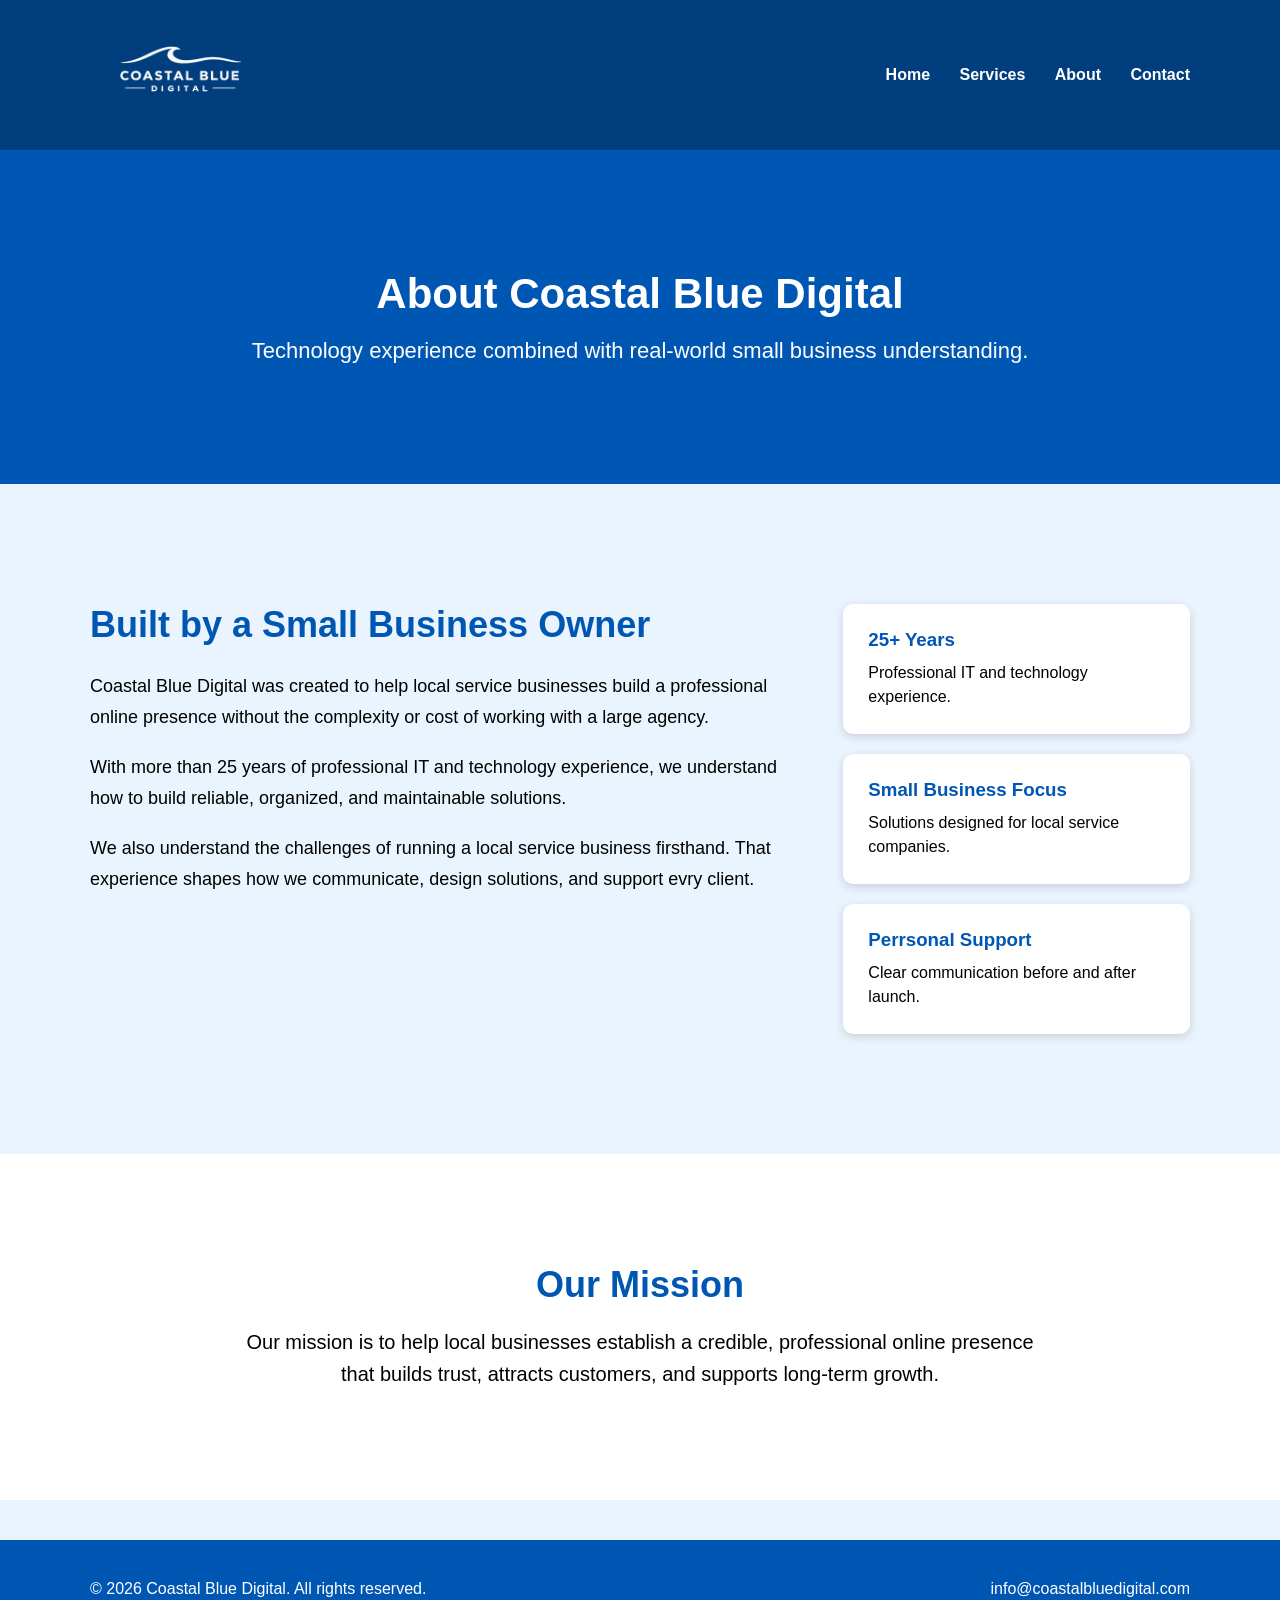
==== website/about.html @ 6eb0d64e "Complete About page and update project documentation" ====
<!DOCTYPE html>
<html lang="en">
<head>
    <meta charset="UTF-8">
    <meta name="viewport"content="width=device-width, initial-scale=1.0">
    <title>Coastal Blue Digital</title>

    <link rel="stylesheet" href="css/style.css">
    
</head>

<body>

<!-- Navigation -->
<nav class="navbar">

    <div class="nav-container">
        
        <div class="brand">
            <img src="images/logo-final.png"
                alt="Coastal Blue Digital Logo">
        </div>

    <div class="nav-links">
        <a href="index.html">Home</a>
        <a href="index.html#services">Services</a>
        <a href="about.html">About</a>
        <a href="index.html#contact">Contact</a>
    </div>

    </div> <!-- .nav-container -->

</nav> <!-- .navbar -->

<!-- About Page -->
 <main class="about-page">

    <section class="about-hero">
        <div class="container">
            <h1>About Coastal Blue Digital</h1>

            <p>
                Technology experience combined with real-world small business understanding.
            </p>
        </div> <!-- .container -->
    </section> <!-- .about-hero -->

    <section class="about-story">
        <div class="container about-story-container">

            <div class="about-story-content">
                <h2>Built by a Small Business Owner</h2>

                <p>
                    Coastal Blue Digital was created to help local service businesses
                    build a professional online presence without the complexity or
                    cost of working with a large agency.
                </p>

                <p>
                    With more than 25 years of professional IT and technology
                    experience, we understand how to build reliable, organized, and
                    maintainable solutions.
                </p>

                <p>
                    We also understand the challenges of running a local service
                    business firsthand. That experience shapes how we communicate,
                    design solutions, and support evry client.
                </p>
            </div>

            <div class="about-highlights">
                <div class="about-highlight">
                    <h3>25+ Years</h3>
                    <p>Professional IT and technology experience.</p>
                </div>

                <div class="about-highlight">
                    <h3>Small Business Focus</h3>
                    <p>Solutions designed for local service companies.</p>
                </div>

                <div class="about-highlight">
                    <h3>Perrsonal Support</h3>
                    <p>Clear communication before and after launch.</p>
                </div>
            </div>

        </div> <!-- .about-story-container -->
    </section> <!-- .about-story -->

    <section class="about-mission">
        <div class="container">
            <h2>Our Mission</h2>

            <p>
                Our mission is to help local businesses establish a credible,
                professional online presence that builds trust, attracts customers,
                and supports long-term growth.
            </p>
        </div> <!-- .container -->
    </section> <!-- .about-mission -->

 </main> <!-- .about-page -->


 <!-- Footer -->
    <footer class="footer">

        <div class="footer-container">

            <p>
                &copy; 2026 Coastal Blue Digital. All rights reserved.
            </p>

            <p>
                <a href="mailto:info@coastalbluedigital.com">
                    info@coastalbluedigital.com
                </a>
            </p>
        </div> <!-- .footer-container -->
    </footer> <!-- .footer -->
</body>
</html>
---- website/css/style.css ----
/*=====================
  Global Styles
====================*/

body {
    margin: 0;
    background-color: #EAF4FF;
    font-family: Arial, Helvetica, sans-serif;
}

h1 {
    color: #0056B3;
    text-align: center;
    font-size: 42px;
    margin: 0 0 30px;
}

.container {

    max-width: 1100px;
    margin: 0 auto;
    padding: 40px;

}

/*======================
  Navigation
  =================*/

.navbar {
    background-color: #003E7E;
    padding: 15px 0;
}

.nav-container {
    max-width: 1100px;
    margin: 0 auto;
    padding: 0 40px;

    display: flex;
    justify-content: space-between;
    align-items: center;
}

.brand img {
    height: 120px;
    width: auto;
    display: block;
}

.nav-links a {
    color: white;
    text-decoration: none;
    margin-left: 25px;
    font-weight: bold;
    transition: color 0.3s ease;
}

.nav-links a:hover {
    color: #BFE3FF;
}

/*=====================
  Hero
  ==================*/

.hero {
    text-align: center;
    padding: 70px 38px;
}

.hero h1 {
    max-width: 1400px;
    margin: 0 auto 30px;
}

button {
    background-color: #0056B3;
    color: white;
    padding: 15px 30px;
    border: none;
    border-radius: 8px;
    font-size: 18px;
    cursor: pointer;

    display: block;
    margin: 20px auto;
    transition: background-color 0.3s ease, transform 0.3s ease;
}

button:hover{
    background-color: #003F82;
    transform: translateY(-3px);
}

.tagline {
    text-align: center;
    font-size: 24px;
    margin-bottom: 40px;
}


/*=====================
  Services
  ================*/

.service-grid {
    display: flex;
    flex-wrap: wrap;
    gap: 30px;
}

.service-card {
    background-color: white;
    padding: 25px;
    border-radius: 10px;
    box-shadow: 0px 3px 10px rgba(0,0,0,.15);
    flex: 1 1 300px;
    transition: transform 0.3s ease;
}

.service-card:hover {
    transform: translateY(-8px);
}

/*====================
  Why Choose
  ================*/

.why-choose {
    padding: 70px 0;
}

.why-choose h2 {
    text-align: center;
    color: #0056B3;
    font-size: 36px;
    margin: 0 0 20px;
}

.why-intro {
    max-width: 850px;
    margin: 0 auto 60px;
    text-align: center;
    font-size: 20px;
    line-height: 1.6;
}

.why-grid {
    display: grid;
    grid-template-columns: repeat(2, 1fr);
    gap: 30px;
}

.why-card {
    background-color: white;
    padding: 35px;
    border-radius: 12px;
    box-shadow: 0 6px 18px rgba(0, 0, 0, 0.1);
    transition: transform 0.3s ease;
}

.why-card:hover {
    transform: translateY(-5px);
}

.why-card h3 {
    color: #0056B3;
    margin-top: 0;
    margin-bottom: 15px;
}

.why-card p {
    line-height: 1.6;
    margin-bottom: 0;
}

/*=====================
  About Page
  =================*/

  .about-hero {
    background-color: #0056B3;
    color: white;
    text-align: center;
    padding: 80px 0;
  }

  .about-hero h1 {
    color: white;
    margin-bottom: 20px;
  }

  .about-hero p {
    font-size: 22px;
    margin: 0;
  }

  .about-story {
    padding: 80px 0;
  }

  .about-story-container {
    display: flex;
    gap: 60px;
    align-items: flex-start;
  }

  .about-story-content {
    flex: 2;
  }

  .about-story-content h2 {
    color: #0056B3;
    font-size: 36px;
    margin-top: 0;
    margin-bottom: 25px;
  }

  .about-story-content p {
    font-size: 18px;
    line-height: 1.7;
    margin-bottom: 20px;
  }

  .about-highlights {
    flex: 1;
    display: flex;
    flex-direction: column;
    gap: 20px;
  }

  .about-highlight {
    background-color: white;
    padding: 25px;
    border-radius: 10px;
    box-shadow: 0 3px 10px rgba(0, 0, 0, 0.15);
    transition: all 0.3s ease;
  }

  .about-highlight h3 {
    color: #0056B3;
    margin-top: 0;
    margin-bottom: 10px;
  }

  .about-highlight p {
    margin: 0;
    line-height: 1.5;
  }

  .about-highlight:hover {
    transform: translateY(-5px);
    box-shadow: 0 8px 18px rgba(0, 0, 0, 0.20);
  }

  .about-mission {
    background-color: white;
    text-align: center;
    padding: 70px 0;
  }

  .about-mission h2 {
    color: #0056B3;
    font-size: 36px;
    margin-top: 0;
    margin-bottom: 20px;
  }

  .about-mission p {
    max-width: 800px;
    margin: 0 auto;
    font-size: 20px;
    line-height: 1.6;
  }

/*======================
  Call To Action
  =================*/

  .cta {
    background-color: #0056B3;
    color: white;
    text-align: center;
    padding: 80px 0;
  }

  .cta h2 {
    color: white;
    margin-bottom: 20px;
    font-size: 36px;
  }

  .cta p {
    max-width: 700px;
    margin: 0 auto 35px;
    line-height: 1.6;
    font-size: 20px;
  }

  .cta-button {
    display: inline-block;
    background-color: white;
    color: #0056B3;
    text-decoration: none;
    padding: 18px 42px;
    border-radius: 8px;
    box-shadow: 0 4px 12px rgba(0, 0, 0, 0,15);
    font-weight: bold;
    transition: all 0.3s ease;
  }

  .cta-button:hover {
    background-color: #EAF4FF;
    transform: translateY(-3px);
    box-shadow: 0 8px 18px rgba(0, 0, 0, 0,20);
  }

/*======================
  Footer
  =================*/

.footer {
    background-color: #0056B3;
    color: white;
    padding: 40px 0;
    margin-top: 40px;
}

.footer-container {
    max-width: 1100px;
    margin: 0 auto;
    padding: 0 40px;
    
    display: flex;
    justify-content: space-between;
    align-items: center;
}

.footer p {
    margin: 0;
}

.footer a {
    color: white;
    text-decoration: none;
    transition: color 0.3s ease;
}

.footer a:hover {
    color: #BFE3FF;
}
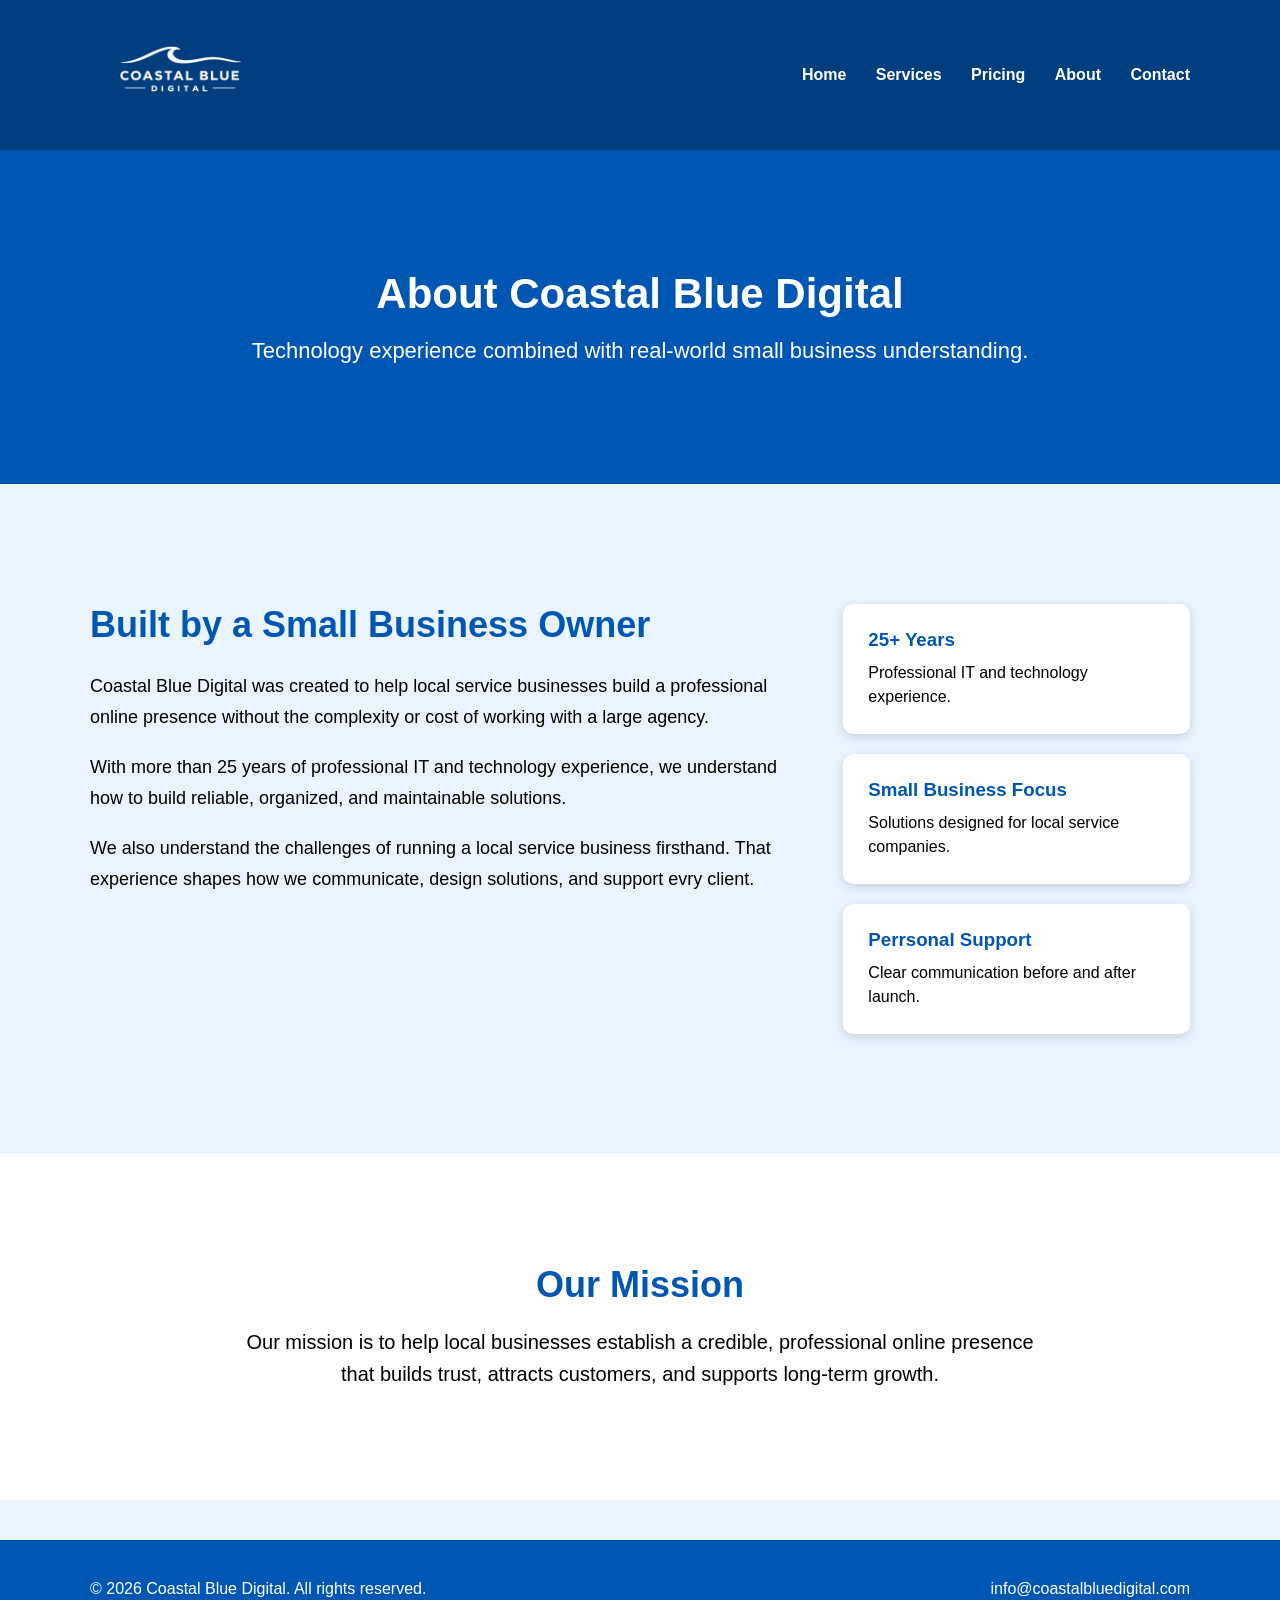
==== commit c2c622b7: "Add Pricing page and update project documentation" ====
--- a/website/about.html
+++ b/website/about.html
@@ -2,7 +2,7 @@
 <html lang="en">
 <head>
     <meta charset="UTF-8">
-    <meta name="viewport"content="width=device-width, initial-scale=1.0">
+    <meta name="viewport" content="width=device-width, initial-scale=1.0">
     <title>Coastal Blue Digital</title>
 
     <link rel="stylesheet" href="css/style.css">
@@ -24,8 +24,9 @@
     <div class="nav-links">
         <a href="index.html">Home</a>
         <a href="index.html#services">Services</a>
+        <a href="pricing.html">Pricing</a>
         <a href="about.html">About</a>
-        <a href="index.html#contact">Contact</a>
+        <a href="contact.html">Contact</a>
     </div>
 
     </div> <!-- .nav-container -->
--- a/website/css/style.css
+++ b/website/css/style.css
@@ -272,6 +272,68 @@
     margin: 0 auto;
     font-size: 20px;
     line-height: 1.6;
+  }
+
+/*=====================
+  Contact Page
+  =================*/
+
+  .contact-hero {
+    background-color: #0056B3;
+    color: white;
+    text-align: center;
+    padding: 70px 20px;
+  }
+
+  .contact-hero h1 {
+    font-size: 56px;
+    margin-top: 0;
+    margin-bottom: 20px;
+  }
+
+  .contact-hero p {
+    font-size: 24px;
+    max-width: 700px;
+    margin: 0 auto;
+  }
+
+  .contact-content {
+    background-color: #F3F8FF;
+    padding: 60px 20px;
+  }
+
+  .contact-card {
+    max-width: 800px;
+    margin: 0 auto;
+    background-color: white;
+    padding: 40px;
+    border-radius: 10px;
+    box-shadow: 0 3px 10px rgba(0, 0, 0, 0.15);
+    transition: all 0.3s ease;
+  }
+
+  .contact-card:hover {
+    transform: translateY(-5px);
+    box-shadow: 0 8px 18px rgba(0, 0, 0, .20);
+  }
+
+  .contact-card h2 {
+    color: #0056B3;
+    margin-top: 0;
+  }
+
+  .contact-card p {
+    line-height: 1.8;
+  }
+
+  .contact-card a {
+    color: #0056B3;
+    font-weight: bold;
+    text-decoration: none;
+  }
+
+  .contact-card a:hover {
+    text-decoration: underline;
   }
 
 /*======================
@@ -316,6 +378,120 @@
     box-shadow: 0 8px 18px rgba(0, 0, 0, 0,20);
   }
 
+  /*====================
+    Pricing Page
+    ==============*/
+
+.pricing-hero {
+    background-color: #0056B3;
+    color: white;
+    padding: 80px 20px;
+}
+
+.pricing-hero h1 {
+    color: white;
+    font-size: 48px;
+    margin-top: 0;
+    margin-bottom: 20px;
+}
+
+.pricing-hero p {
+    max-width: 800px;
+    margin: 0 auto;
+    font-size: 22px;
+    line-height: 1.6;
+}
+
+.pricing-content {
+    background-color: #EAF4FF;
+    padding: 50px 20px 80px;
+}
+
+.pricing-grid {
+    display: grid;
+    grid-template-columns: repeat(3, 1fr);
+    gap: 30px;
+    align-items: stretch;
+}
+
+.pricing-card {
+    background-color: white;
+    padding: 40px;
+    border-radius: 10px;
+    box-shadow: 0 3px 10px rgba(0, 0, 0, 0.15);
+    display: flex;
+    flex-direction: column;
+    transform: all 0.3s ease;
+}
+
+.pricing-card:hover {
+    transform: translateY(-5px);
+    box-shadow: 0 8px 18px rgba(0, 0, 0, 0.20);
+}
+
+.pricing-card h2 {
+    color: #0056B3;
+    font-size: 32px;
+    margin-top: 0;
+    margin-bottom: 15px;
+}
+
+.pricing-card h3 {
+    color: #003E7E;
+    font-size: 24px;
+    margin-top: 20px;
+    margin-bottom: 20px;
+}
+
+.prcing-description {
+    line-height: 1.6;
+    margin-bottom: 0;
+}
+
+.pricing-card ul {
+    padding-left: 22px;
+    margin-bottom: 30px;
+    line-height: 1.8;
+}
+
+.pricing-button {
+    display: inline-block;
+    background-color: #0056B3;
+    color: white;
+    text-decoration: none;
+    text-align: center;
+    padding: 16px 22px;
+    border-radius: 8px;
+    font-weight: bold;
+    margin-top: auto;
+    transition: all 0.3 ease;
+}
+
+.pricing-button:hover {
+    background-color: #003E7E;
+    transform: translateY(-3px);
+}
+
+.featured {
+    border: 3px solid #0056B3;
+    position: relative;
+}
+
+.featured:hover {
+    border-color: #003E7E;
+}
+
+.popular-label {
+    background-color: #0056B3;
+    color: white;
+    text-align: center;
+    font-weight: bold;
+    padding: 8px 15px;
+    border-radius: 20px;
+    margin: 0 0 20px;
+}
+
+
 /*======================
   Footer
   =================*/
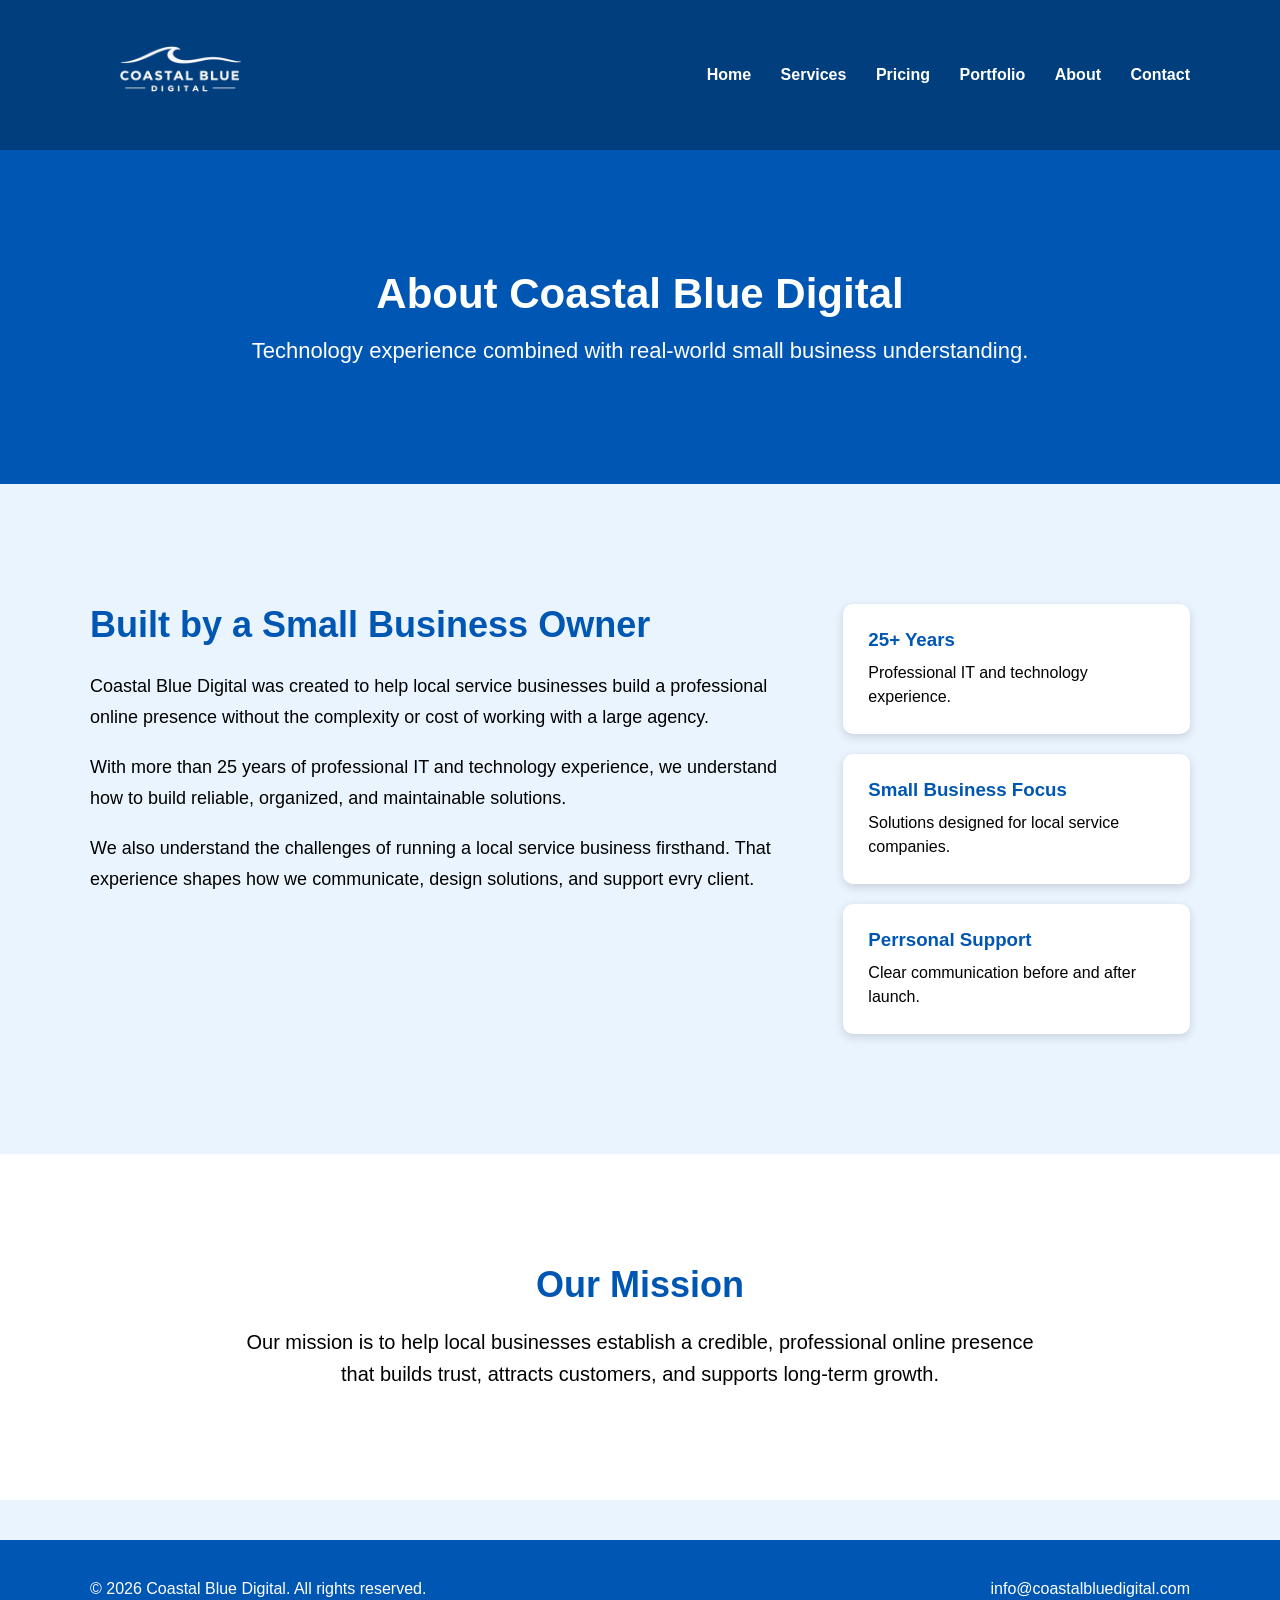
==== commit a5b7d64b: "Complete Contact page and consultation form" ====
--- a/website/about.html
+++ b/website/about.html
@@ -25,6 +25,7 @@
         <a href="index.html">Home</a>
         <a href="index.html#services">Services</a>
         <a href="pricing.html">Pricing</a>
+        <a href="portfolio.html">Portfolio</a>
         <a href="about.html">About</a>
         <a href="contact.html">Contact</a>
     </div>
--- a/website/css/style.css
+++ b/website/css/style.css
@@ -336,6 +336,53 @@
     text-decoration: underline;
   }
 
+  .contact-form-card {
+    background-color: white;
+    padding: 40px;
+    border-radius: 10px;
+    box-shadow: 0 3px 12px rgba(0, 0, 0, .15);
+    margin-top: 40px;
+  }
+
+  .contact-form {
+    display: flex;
+    flex-direction: column;
+    gap: 15px;
+  }
+
+  .contact-form label {
+    font-weight: bold;
+    color: #003E7E;
+  }
+
+  .contact-form input,
+  .contact-form textarea {
+    width: 100%;
+    box-sizing: border-box;
+    padding: 14px;
+    border: 1px solid #ccc;
+    border-radius: 10px;
+    font-size: 16px;
+    font-family: inherit;
+  }
+
+  .contact-form textarea{
+    resize: vertical;
+  }
+
+  .contact-form input::placeholder,
+  .contact-form textarea::placeholder {
+    color: #999;
+  }
+
+  .contact-form .pricing-button {
+    width: 280px;
+    align-self: center;
+    margin-top: 15px;
+    padding: 16px 30px;
+    font-size: 18px;
+  }
+
 /*======================
   Call To Action
   =================*/
@@ -491,6 +538,190 @@
     margin: 0 0 20px;
 }
 
+/*======================
+  Portfolio Page
+  =================*/
+
+  .portfolio-hero {
+    background-color: #0056B3;
+    color: white;
+    text-align: center;
+    padding: 80px 20px;
+  }
+
+  .portfolio-hero h1 {
+    color: white;
+    font-size: 48px;
+    margin-top: 0;
+    margin-bottom: 20px;
+  }
+
+  .portfolio-hero p {
+    max-width: 800px;
+    margin: 0 auto;
+    font-size: 22px;
+    line-height: 1.6;
+  }
+
+  .portfolio-content {
+    background-color: #EAF4FF;
+    padding: 80px 20px;
+  }
+
+  .portfolio-content h2 {
+    color: #0056B3;
+    font-size: 36px;
+    text-align: center;
+    margin-top: 0;
+    margin-bottom: 45px;
+  }
+
+  .portfolio-grid {
+    display: grid;
+    grid-template-columns: repeat(3, 1fr);
+    gap: 30px;
+  }
+
+  .portfolio-card {
+    background-color: white;
+    border-radius: 10px;
+    box-shadow: 0 3px 10px rgba(0, 0, 0, 0.15);
+    overflow: hidden;
+    display: flex;
+    flex-direction: column;
+    transition: all 0.3s ease;
+  }
+
+  .portfolio-card:hover {
+    transform: translateY(-5px);
+    box-shadow: 0 8px 18px rgba(0, 0, 0, 0.20);
+  }
+
+  .portfolio-placeholder {
+    background-color: #0056B3;
+    color: white;
+    min-height: 180px;
+    display: flex;
+    justify-content: center;
+    align-items: center;
+    font-size: 22px;
+    font-weight: bold;
+  }
+
+  .portfolio-card-content {
+    padding: 30px;
+    display: flex;
+    flex-direction: column;
+    flex: 1;
+  }
+
+  .portfolio-card h3 {
+    color: #0056B3;
+    font-size: 27px;
+    margin-top: 0;
+    margin-bottom: 8px;
+  }
+
+  .portfolio-type {
+    color: #003E7E;
+    font-weight: bold;
+    margin-top: 0;
+  }
+
+  .portfolio-card-content p {
+    line-height: 1.6;
+  }
+
+  .portfolio-card ul {
+    padding-left: 22px;
+    line-height: 1.8;
+    margin-bottom: 30px;
+  }
+
+  .portfolio-button {
+    display: inline-block;
+    background-color: #0056B3;
+    color: white;
+    text-align: center;
+    text-decoration: none;
+    padding: 16px 22px;
+    border-radius: 8px;
+    font-weight: bold;
+    margin-top: auto;
+    transition: all 0.3s ease
+  }
+
+  .portfolio-button:hover {
+    background-color: #003E7E;
+    transform: translateY(-3px);
+  }
+
+  .portfolio-coming-soon {
+    display: block;
+    background-color: #EAF4FF;
+    color: #0056B3;
+    text-align: center;
+    padding: 16px 22px;
+    border-radius: 8px;
+    font-weight: bold;
+    margin-top: auto;
+  }
+
+  .process-section {
+    background-color: white;
+    padding: 80px 20px;
+    text-align: center;
+  }
+
+  .process-section h2 {
+    color: #0056B3;
+    font-size: 36px;
+    margin-top: 0;
+    margin-bottom: 20px;
+  }
+
+  .process-intro {
+    max-width: 750px;
+    margin: 0 auto 45px;
+    font-size: 20px;
+    line-height: 1.6;
+}
+
+.process-grid {
+    display: grid;
+    grid-template-columns: repeat(4, 1fr);
+    gap: 25px;
+}
+
+.process-card {
+    background-color: #EAF4FF;
+    padding: 30px 25px;
+    border-radius: 10px;
+}
+
+.process-number {
+    display: inline-flex;
+    justify-content: center;
+    align-items: center;
+    width: 45px;
+    height: 45px;
+    background-color: #0056B3;
+    color: white;
+    border-radius: 50%;
+    font-size: 22px;
+    font-weight: bold;
+}
+
+.process-card h3 {
+    color: #0056B3;
+    font-size: 24px;
+    margin-bottom: 12px;
+}
+
+.process-card p {
+    margin-bottom: 0;
+    line-height: 1.6;
+}
 
 /*======================
   Footer
